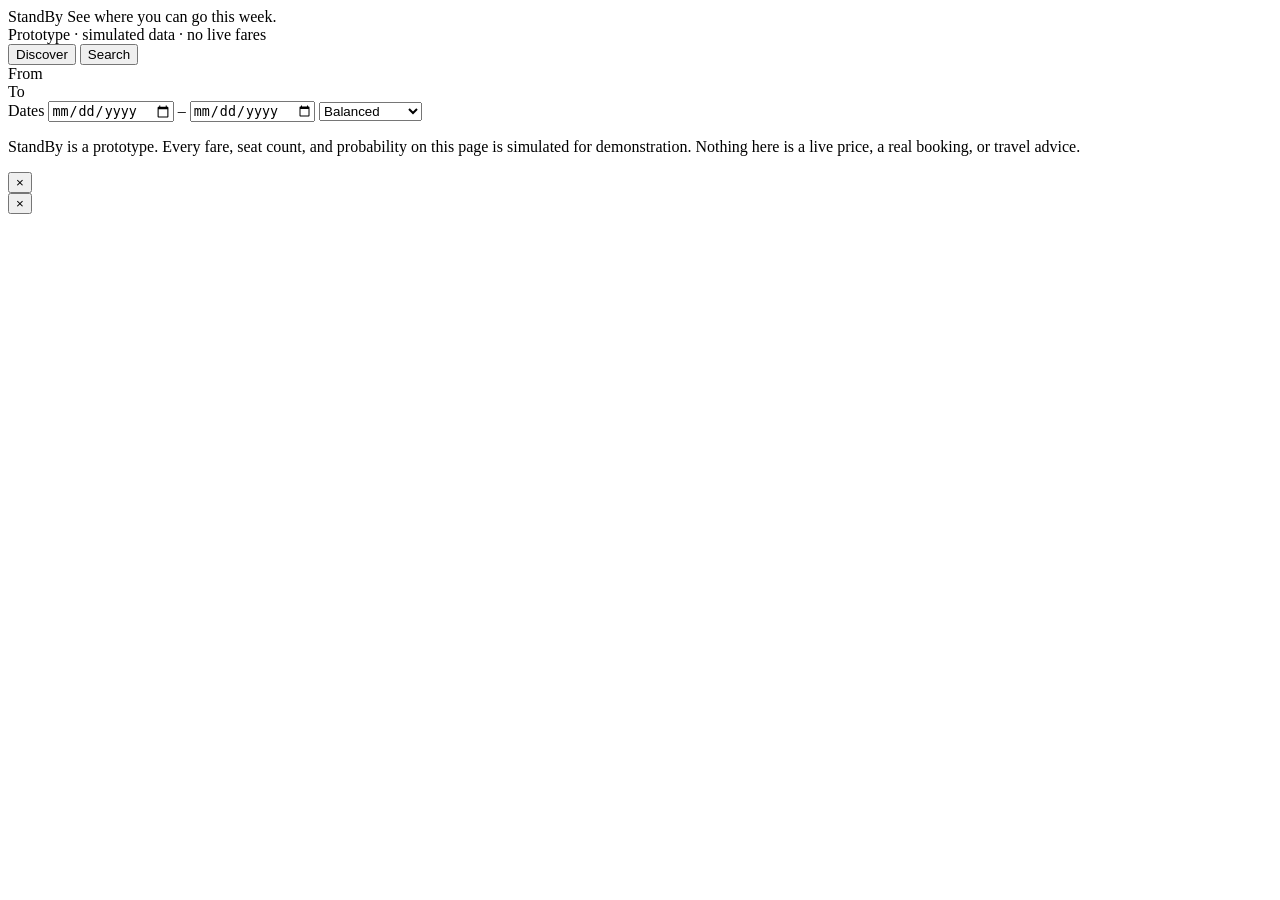
==== index.html @ adb67701 "Rename 2-index.html to index.html" ====
<!DOCTYPE html>
<html lang="en">
<head>
<meta charset="utf-8">
<meta name="viewport" content="width=device-width, initial-scale=1">
<title>StandBy - See where you can go this week</title>
<link rel="stylesheet" href="styles.css">
</head>
<body>

<header class="site-header">
  <div class="brand">
    <span class="logo">StandBy</span>
    <span class="tagline">See where you can go this week.</span>
  </div>
  <span class="demo-badge">Prototype &middot; simulated data &middot; no live fares</span>
</header>

<nav class="tabs">
  <button id="tab-discover" class="tab" type="button">Discover</button>
  <button id="tab-search" class="tab" type="button">Search</button>
</nav>

<section class="controls">
  <div class="control-row">
    <label>From</label>
    <div id="origin-chips" class="chips"></div>
  </div>
  <div class="control-row" id="dest-row">
    <label>To</label>
    <div id="dest-chips" class="chips"></div>
  </div>
  <div class="control-row dates">
    <label>Dates</label>
    <input type="date" id="date-from">
    <span class="dash">&ndash;</span>
    <input type="date" id="date-to">
    <select id="priority" title="Ranking preference">
      <option value="balanced">Balanced</option>
      <option value="price">Price first</option>
      <option value="schedule">Schedule first</option>
    </select>
  </div>
</section>

<p id="results-note" class="results-note"></p>
<main id="results" class="grid"></main>

<footer class="site-footer">
  <p>StandBy is a prototype. Every fare, seat count, and probability on this page is
  simulated for demonstration. Nothing here is a live price, a real booking, or
  travel advice.</p>
</footer>

<div class="overlay" id="detail">
  <div class="sheet">
    <button class="close" type="button" aria-label="Close">&times;</button>
    <div id="detail-body"></div>
  </div>
</div>

<div class="overlay" id="booking">
  <div class="sheet">
    <button class="close" type="button" aria-label="Close">&times;</button>
    <div id="booking-body"></div>
  </div>
</div>

<script src="data.js"></script>
<script src="app.js"></script>
</body>
</html>
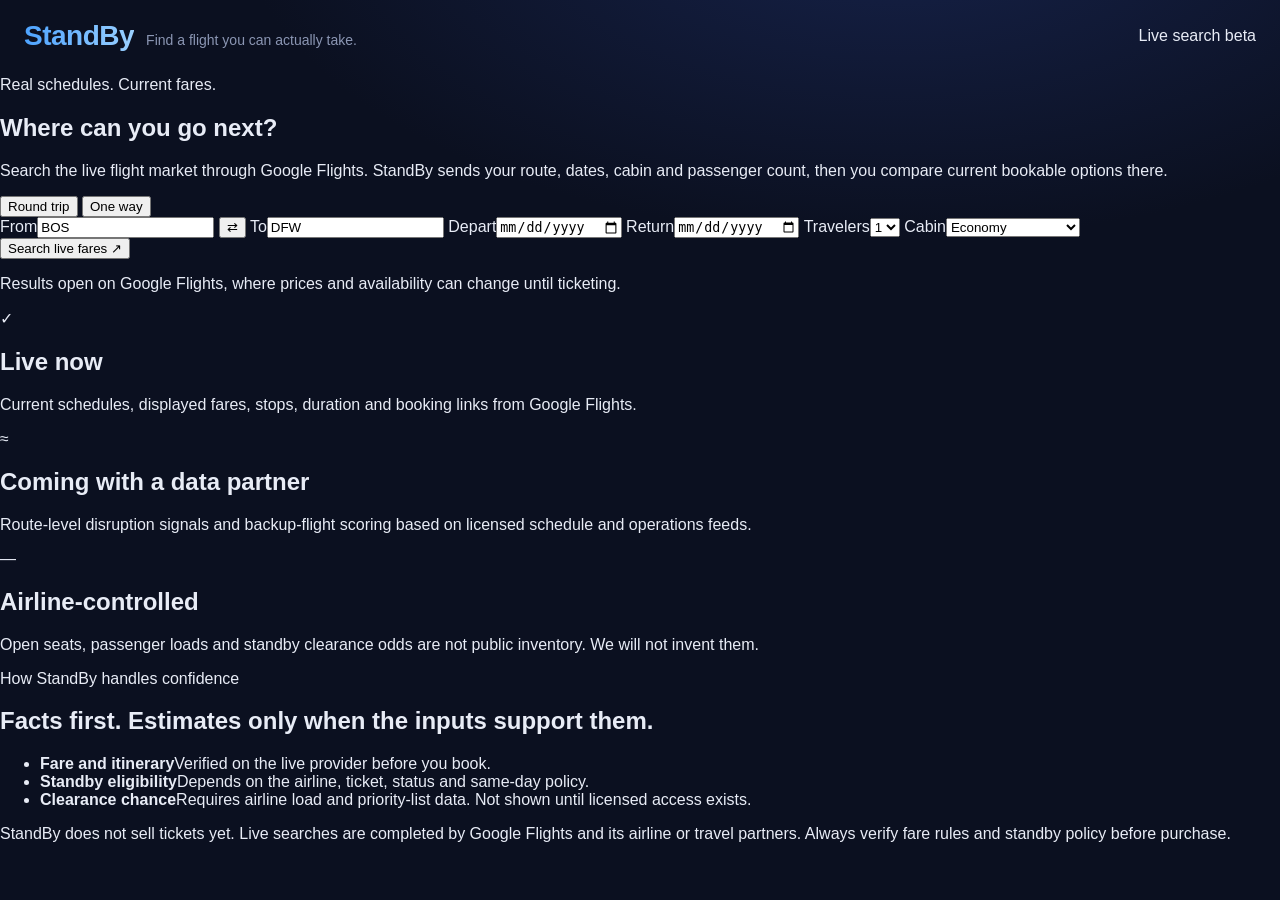
==== commit 2cea0131: "Update index.html" ====
--- a/index.html
+++ b/index.html
@@ -3,70 +3,57 @@
 <head>
 <meta charset="utf-8">
 <meta name="viewport" content="width=device-width, initial-scale=1">
-<title>StandBy - See where you can go this week</title>
+<meta name="description" content="Search current flight schedules and fares, then verify standby eligibility with the airline.">
+<title>StandBy - Live flight search</title>
 <link rel="stylesheet" href="styles.css">
 </head>
 <body>
+<header class="site-header">
+  <div class="brand"><span class="logo">StandBy</span><span class="tagline">Find a flight you can actually take.</span></div>
+  <span class="live-badge"><i></i> Live search beta</span>
+</header>
+<main class="shell">
+  <section class="hero">
+    <p class="eyebrow">Real schedules. Current fares.</p>
+    <h1>Where can you go next?</h1>
+    <p class="lede">Search the live flight market through Google Flights. StandBy sends your route, dates, cabin and passenger count, then you compare current bookable options there.</p>
+  </section>
 
-<header class="site-header">
-  <div class="brand">
-    <span class="logo">StandBy</span>
-    <span class="tagline">See where you can go this week.</span>
-  </div>
-  <span class="demo-badge">Prototype &middot; simulated data &middot; no live fares</span>
-</header>
+  <section class="search-card" aria-label="Flight search">
+    <div class="trip-toggle" role="group" aria-label="Trip type">
+      <button class="toggle on" data-trip="round" type="button">Round trip</button>
+      <button class="toggle" data-trip="oneway" type="button">One way</button>
+    </div>
+    <div class="form-grid">
+      <label>From<input id="origin" value="BOS" maxlength="3" autocomplete="off" inputmode="text" aria-label="Origin airport code"></label>
+      <button id="swap" class="swap" type="button" aria-label="Swap airports">⇄</button>
+      <label>To<input id="destination" value="DFW" maxlength="3" autocomplete="off" inputmode="text" aria-label="Destination airport code"></label>
+      <label>Depart<input id="depart" type="date"></label>
+      <label id="return-wrap">Return<input id="return" type="date"></label>
+      <label>Travelers<select id="travelers"><option>1</option><option>2</option><option>3</option><option>4</option><option>5</option><option>6</option></select></label>
+      <label>Cabin<select id="cabin"><option value="economy">Economy</option><option value="premium economy">Premium economy</option><option value="business">Business</option><option value="first">First</option></select></label>
+    </div>
+    <button id="search-live" class="primary" type="button">Search live fares <span>↗</span></button>
+    <p id="error" class="error" role="alert"></p>
+    <p class="provider-note">Results open on Google Flights, where prices and availability can change until ticketing.</p>
+  </section>
 
-<nav class="tabs">
-  <button id="tab-discover" class="tab" type="button">Discover</button>
-  <button id="tab-search" class="tab" type="button">Search</button>
-</nav>
+  <section class="status-grid">
+    <article><span class="status-icon live">✓</span><div><h2>Live now</h2><p>Current schedules, displayed fares, stops, duration and booking links from Google Flights.</p></div></article>
+    <article><span class="status-icon modeled">≈</span><div><h2>Coming with a data partner</h2><p>Route-level disruption signals and backup-flight scoring based on licensed schedule and operations feeds.</p></div></article>
+    <article><span class="status-icon unavailable">—</span><div><h2>Airline-controlled</h2><p>Open seats, passenger loads and standby clearance odds are not public inventory. We will not invent them.</p></div></article>
+  </section>
 
-<section class="controls">
-  <div class="control-row">
-    <label>From</label>
-    <div id="origin-chips" class="chips"></div>
-  </div>
-  <div class="control-row" id="dest-row">
-    <label>To</label>
-    <div id="dest-chips" class="chips"></div>
-  </div>
-  <div class="control-row dates">
-    <label>Dates</label>
-    <input type="date" id="date-from">
-    <span class="dash">&ndash;</span>
-    <input type="date" id="date-to">
-    <select id="priority" title="Ranking preference">
-      <option value="balanced">Balanced</option>
-      <option value="price">Price first</option>
-      <option value="schedule">Schedule first</option>
-    </select>
-  </div>
-</section>
-
-<p id="results-note" class="results-note"></p>
-<main id="results" class="grid"></main>
-
-<footer class="site-footer">
-  <p>StandBy is a prototype. Every fare, seat count, and probability on this page is
-  simulated for demonstration. Nothing here is a live price, a real booking, or
-  travel advice.</p>
-</footer>
-
-<div class="overlay" id="detail">
-  <div class="sheet">
-    <button class="close" type="button" aria-label="Close">&times;</button>
-    <div id="detail-body"></div>
-  </div>
-</div>
-
-<div class="overlay" id="booking">
-  <div class="sheet">
-    <button class="close" type="button" aria-label="Close">&times;</button>
-    <div id="booking-body"></div>
-  </div>
-</div>
-
-<script src="data.js"></script>
+  <section class="truth-card">
+    <div><p class="eyebrow">How StandBy handles confidence</p><h2>Facts first. Estimates only when the inputs support them.</h2></div>
+    <ul>
+      <li><strong>Fare and itinerary</strong><span>Verified on the live provider before you book.</span></li>
+      <li><strong>Standby eligibility</strong><span>Depends on the airline, ticket, status and same-day policy.</span></li>
+      <li><strong>Clearance chance</strong><span>Requires airline load and priority-list data. Not shown until licensed access exists.</span></li>
+    </ul>
+  </section>
+</main>
+<footer><p>StandBy does not sell tickets yet. Live searches are completed by Google Flights and its airline or travel partners. Always verify fare rules and standby policy before purchase.</p></footer>
 <script src="app.js"></script>
 </body>
 </html>
--- a/styles.css
+++ b/styles.css
@@ -0,0 +1,136 @@
+/* StandBy - dark, aviation-inspired UI */
+:root {
+  --bg: #0b1020;
+  --panel: #131a2e;
+  --panel-2: #1a2340;
+  --line: #263153;
+  --text: #e8ecf6;
+  --muted: #8b96b3;
+  --accent: #4da3ff;
+  --good: #3ecf8e;
+  --ok: #8fd0ff;
+  --warn: #ffb454;
+  --bad: #ff6b6b;
+}
+* { box-sizing: border-box; }
+body {
+  margin: 0;
+  font-family: -apple-system, BlinkMacSystemFont, "Segoe UI", Roboto, Helvetica, Arial, sans-serif;
+  background: radial-gradient(1200px 600px at 70% -10%, #16224a 0%, var(--bg) 55%);
+  color: var(--text);
+  min-height: 100vh;
+}
+.site-header {
+  display: flex; align-items: center; justify-content: space-between;
+  gap: 16px; padding: 20px 24px 8px; flex-wrap: wrap;
+}
+.brand { display: flex; align-items: baseline; gap: 12px; flex-wrap: wrap; }
+.logo {
+  font-size: 28px; font-weight: 800; letter-spacing: -0.5px;
+  background: linear-gradient(90deg, #4da3ff, #9ad0ff);
+  -webkit-background-clip: text; background-clip: text; color: transparent;
+}
+.tagline { color: var(--muted); font-size: 14px; }
+.demo-badge {
+  font-size: 11px; text-transform: uppercase; letter-spacing: 0.6px;
+  color: var(--warn); border: 1px solid var(--warn);
+  border-radius: 999px; padding: 4px 10px; opacity: 0.9;
+}
+.tabs { display: flex; gap: 8px; padding: 8px 24px; }
+.tab {
+  background: var(--panel); color: var(--muted); border: 1px solid var(--line);
+  border-radius: 10px; padding: 8px 18px; font-size: 14px; cursor: pointer;
+}
+.tab.on { background: var(--accent); border-color: var(--accent); color: #06122b; font-weight: 700; }
+.controls { padding: 4px 24px 8px; display: grid; gap: 10px; }
+.control-row { display: flex; align-items: center; gap: 10px; flex-wrap: wrap; }
+.control-row > label {
+  width: 44px; font-size: 12px; text-transform: uppercase;
+  letter-spacing: 0.6px; color: var(--muted);
+}
+.chips { display: flex; gap: 6px; flex-wrap: wrap; }
+.chip {
+  background: var(--panel); border: 1px solid var(--line); color: var(--text);
+  border-radius: 999px; padding: 5px 12px; font-size: 13px; cursor: pointer;
+}
+.chip.on { border-color: var(--accent); color: var(--accent); background: rgba(77,163,255,0.12); }
+.dates input, .dates select {
+  background: var(--panel); border: 1px solid var(--line); color: var(--text);
+  border-radius: 8px; padding: 7px 10px; font-size: 13px; color-scheme: dark;
+}
+.dash { color: var(--muted); }
+.results-note { padding: 0 24px; color: var(--muted); font-size: 13px; min-height: 18px; }
+
+.grid {
+  display: grid; gap: 14px; padding: 6px 24px 32px;
+  grid-template-columns: repeat(auto-fill, minmax(290px, 1fr));
+}
+.card {
+  position: relative; background: var(--panel); border: 1px solid var(--line);
+  border-radius: 14px; padding: 16px; cursor: pointer;
+  transition: transform 0.08s ease, border-color 0.08s ease;
+}
+.card:hover { transform: translateY(-2px); border-color: var(--accent); }
+.card-top { display: flex; justify-content: space-between; align-items: flex-start; gap: 10px; }
+.route { font-size: 19px; font-weight: 700; }
+.route .city { display: block; font-size: 13px; font-weight: 500; color: var(--muted); margin-top: 2px; }
+.confidence { text-align: right; font-size: 20px; font-weight: 800; line-height: 1; }
+.confidence span { display: block; font-size: 10px; font-weight: 600; text-transform: uppercase; letter-spacing: 0.5px; margin-top: 3px; }
+.confidence.good { color: var(--good); }
+.confidence.ok { color: var(--ok); }
+.confidence.warn { color: var(--warn); }
+.confidence.bad { color: var(--bad); }
+.confidence.big { font-size: 30px; }
+.meta { display: flex; gap: 10px; flex-wrap: wrap; margin-top: 10px; font-size: 13px; color: var(--text); }
+.meta.sub { color: var(--muted); font-size: 12px; margin-top: 4px; }
+.card-bottom { display: flex; justify-content: space-between; align-items: flex-end; margin-top: 14px; }
+.price { font-size: 24px; font-weight: 800; }
+.price span { display: block; font-size: 10px; font-weight: 500; color: var(--muted); }
+.rank {
+  position: absolute; top: -8px; left: -8px; background: var(--accent); color: #06122b;
+  font-size: 12px; font-weight: 800; border-radius: 999px; padding: 3px 9px;
+}
+.btn {
+  background: var(--panel-2); border: 1px solid var(--line); color: var(--text);
+  border-radius: 9px; padding: 8px 14px; font-size: 13px; cursor: pointer;
+}
+.btn:hover { border-color: var(--accent); }
+.btn.primary { background: var(--accent); border-color: var(--accent); color: #06122b; font-weight: 700; }
+.empty { color: var(--muted); padding: 30px 0; text-align: center; grid-column: 1 / -1; }
+
+.site-footer { padding: 20px 24px 40px; color: var(--muted); font-size: 12px; max-width: 720px; }
+
+.overlay {
+  position: fixed; inset: 0; background: rgba(4, 8, 20, 0.7);
+  display: none; align-items: flex-end; justify-content: center; z-index: 10;
+}
+.overlay.open { display: flex; }
+.sheet {
+  background: var(--panel); border: 1px solid var(--line); border-radius: 18px 18px 0 0;
+  width: 100%; max-width: 620px; max-height: 86vh; overflow-y: auto; padding: 24px; position: relative;
+}
+@media (min-width: 700px) {
+  .overlay { align-items: center; }
+  .sheet { border-radius: 18px; }
+}
+.close {
+  position: absolute; top: 12px; right: 14px; background: none; border: none;
+  color: var(--muted); font-size: 26px; cursor: pointer;
+}
+.detail-head { display: flex; justify-content: space-between; align-items: flex-start; gap: 12px; }
+.detail-head h2 { margin: 0; font-size: 24px; }
+.detail-head small { color: var(--muted); font-weight: 500; }
+.detail-meta { color: var(--muted); font-size: 13px; }
+.big-price { margin: 8px 0 4px; }
+.sheet h3 { margin: 20px 0 10px; font-size: 14px; text-transform: uppercase; letter-spacing: 0.6px; color: var(--muted); }
+.bar-row { display: grid; grid-template-columns: 1fr 140px; gap: 12px; align-items: center; margin: 8px 0; font-size: 13px; }
+.bar { height: 8px; background: var(--panel-2); border-radius: 99px; overflow: hidden; }
+.bar > div { height: 100%; background: linear-gradient(90deg, var(--accent), #9ad0ff); }
+.actions { margin-top: 18px; }
+.fine { font-size: 12px; color: var(--muted); }
+.fine.warn-text, .warn-text { color: var(--warn); }
+.standby-row {
+  display: flex; justify-content: space-between; align-items: center; gap: 10px;
+  border: 1px solid var(--line); border-radius: 10px; padding: 10px 12px; margin: 8px 0;
+}
+.standby-row .fine { display: block; }
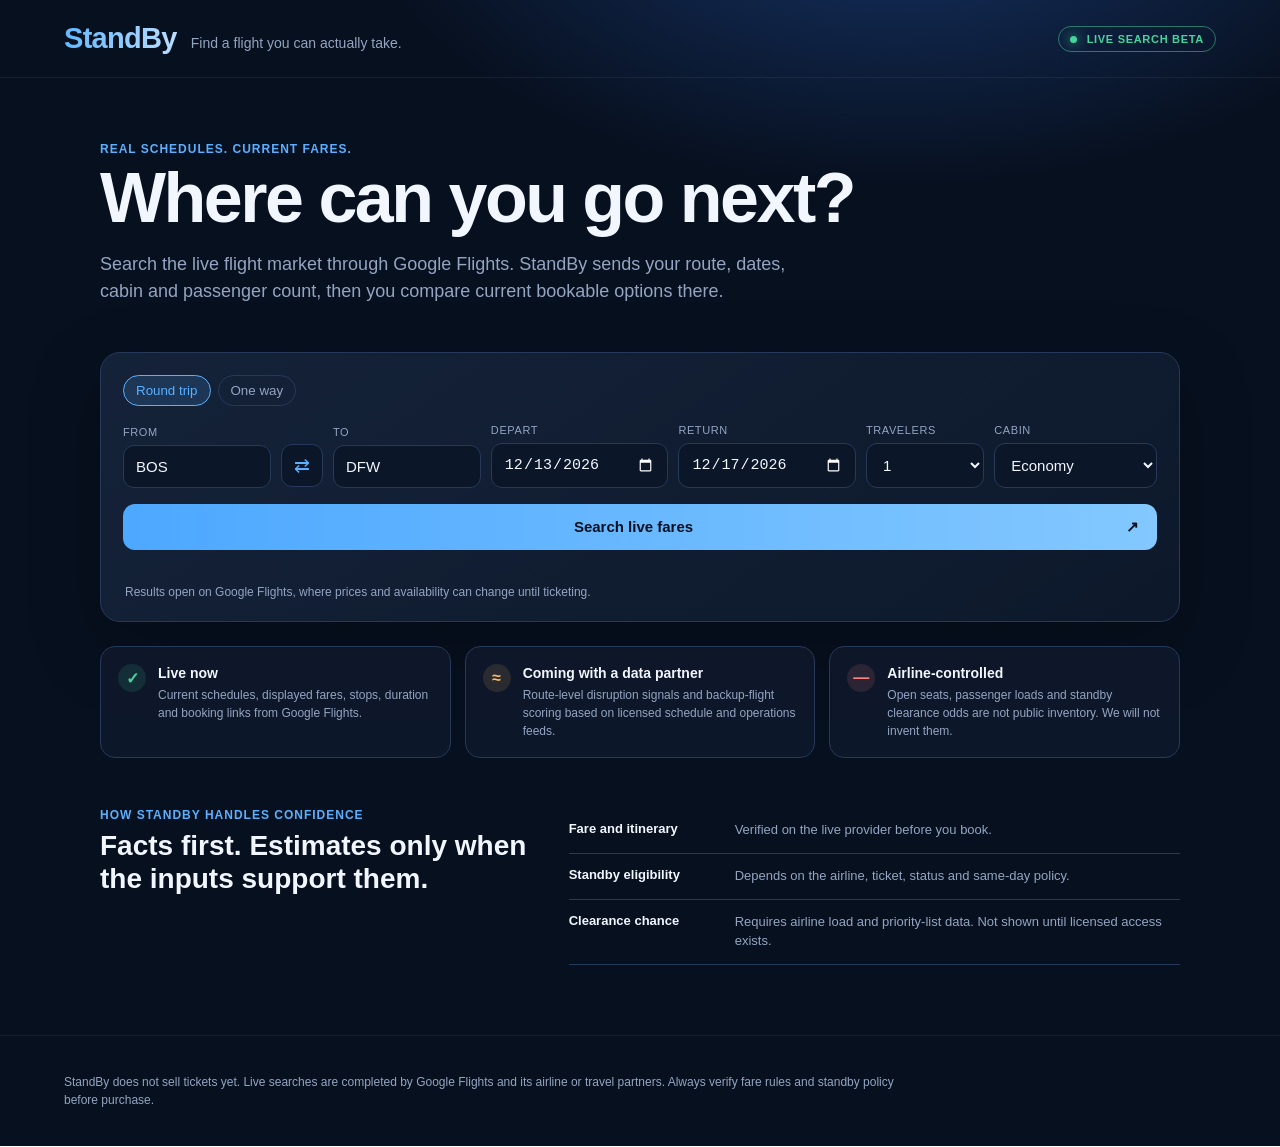
==== commit 67913de1: "Update index.html" ====
--- a/index.html
+++ b/index.html
@@ -5,7 +5,7 @@
 <meta name="viewport" content="width=device-width, initial-scale=1">
 <meta name="description" content="Search current flight schedules and fares, then verify standby eligibility with the airline.">
 <title>StandBy - Live flight search</title>
-<link rel="stylesheet" href="styles.css">
+<link rel="stylesheet" href="styles.css?v=80862d8">
 </head>
 <body>
 <header class="site-header">
--- a/styles.css
+++ b/styles.css
@@ -1,136 +1 @@
-/* StandBy - dark, aviation-inspired UI */
-:root {
-  --bg: #0b1020;
-  --panel: #131a2e;
-  --panel-2: #1a2340;
-  --line: #263153;
-  --text: #e8ecf6;
-  --muted: #8b96b3;
-  --accent: #4da3ff;
-  --good: #3ecf8e;
-  --ok: #8fd0ff;
-  --warn: #ffb454;
-  --bad: #ff6b6b;
-}
-* { box-sizing: border-box; }
-body {
-  margin: 0;
-  font-family: -apple-system, BlinkMacSystemFont, "Segoe UI", Roboto, Helvetica, Arial, sans-serif;
-  background: radial-gradient(1200px 600px at 70% -10%, #16224a 0%, var(--bg) 55%);
-  color: var(--text);
-  min-height: 100vh;
-}
-.site-header {
-  display: flex; align-items: center; justify-content: space-between;
-  gap: 16px; padding: 20px 24px 8px; flex-wrap: wrap;
-}
-.brand { display: flex; align-items: baseline; gap: 12px; flex-wrap: wrap; }
-.logo {
-  font-size: 28px; font-weight: 800; letter-spacing: -0.5px;
-  background: linear-gradient(90deg, #4da3ff, #9ad0ff);
-  -webkit-background-clip: text; background-clip: text; color: transparent;
-}
-.tagline { color: var(--muted); font-size: 14px; }
-.demo-badge {
-  font-size: 11px; text-transform: uppercase; letter-spacing: 0.6px;
-  color: var(--warn); border: 1px solid var(--warn);
-  border-radius: 999px; padding: 4px 10px; opacity: 0.9;
-}
-.tabs { display: flex; gap: 8px; padding: 8px 24px; }
-.tab {
-  background: var(--panel); color: var(--muted); border: 1px solid var(--line);
-  border-radius: 10px; padding: 8px 18px; font-size: 14px; cursor: pointer;
-}
-.tab.on { background: var(--accent); border-color: var(--accent); color: #06122b; font-weight: 700; }
-.controls { padding: 4px 24px 8px; display: grid; gap: 10px; }
-.control-row { display: flex; align-items: center; gap: 10px; flex-wrap: wrap; }
-.control-row > label {
-  width: 44px; font-size: 12px; text-transform: uppercase;
-  letter-spacing: 0.6px; color: var(--muted);
-}
-.chips { display: flex; gap: 6px; flex-wrap: wrap; }
-.chip {
-  background: var(--panel); border: 1px solid var(--line); color: var(--text);
-  border-radius: 999px; padding: 5px 12px; font-size: 13px; cursor: pointer;
-}
-.chip.on { border-color: var(--accent); color: var(--accent); background: rgba(77,163,255,0.12); }
-.dates input, .dates select {
-  background: var(--panel); border: 1px solid var(--line); color: var(--text);
-  border-radius: 8px; padding: 7px 10px; font-size: 13px; color-scheme: dark;
-}
-.dash { color: var(--muted); }
-.results-note { padding: 0 24px; color: var(--muted); font-size: 13px; min-height: 18px; }
-
-.grid {
-  display: grid; gap: 14px; padding: 6px 24px 32px;
-  grid-template-columns: repeat(auto-fill, minmax(290px, 1fr));
-}
-.card {
-  position: relative; background: var(--panel); border: 1px solid var(--line);
-  border-radius: 14px; padding: 16px; cursor: pointer;
-  transition: transform 0.08s ease, border-color 0.08s ease;
-}
-.card:hover { transform: translateY(-2px); border-color: var(--accent); }
-.card-top { display: flex; justify-content: space-between; align-items: flex-start; gap: 10px; }
-.route { font-size: 19px; font-weight: 700; }
-.route .city { display: block; font-size: 13px; font-weight: 500; color: var(--muted); margin-top: 2px; }
-.confidence { text-align: right; font-size: 20px; font-weight: 800; line-height: 1; }
-.confidence span { display: block; font-size: 10px; font-weight: 600; text-transform: uppercase; letter-spacing: 0.5px; margin-top: 3px; }
-.confidence.good { color: var(--good); }
-.confidence.ok { color: var(--ok); }
-.confidence.warn { color: var(--warn); }
-.confidence.bad { color: var(--bad); }
-.confidence.big { font-size: 30px; }
-.meta { display: flex; gap: 10px; flex-wrap: wrap; margin-top: 10px; font-size: 13px; color: var(--text); }
-.meta.sub { color: var(--muted); font-size: 12px; margin-top: 4px; }
-.card-bottom { display: flex; justify-content: space-between; align-items: flex-end; margin-top: 14px; }
-.price { font-size: 24px; font-weight: 800; }
-.price span { display: block; font-size: 10px; font-weight: 500; color: var(--muted); }
-.rank {
-  position: absolute; top: -8px; left: -8px; background: var(--accent); color: #06122b;
-  font-size: 12px; font-weight: 800; border-radius: 999px; padding: 3px 9px;
-}
-.btn {
-  background: var(--panel-2); border: 1px solid var(--line); color: var(--text);
-  border-radius: 9px; padding: 8px 14px; font-size: 13px; cursor: pointer;
-}
-.btn:hover { border-color: var(--accent); }
-.btn.primary { background: var(--accent); border-color: var(--accent); color: #06122b; font-weight: 700; }
-.empty { color: var(--muted); padding: 30px 0; text-align: center; grid-column: 1 / -1; }
-
-.site-footer { padding: 20px 24px 40px; color: var(--muted); font-size: 12px; max-width: 720px; }
-
-.overlay {
-  position: fixed; inset: 0; background: rgba(4, 8, 20, 0.7);
-  display: none; align-items: flex-end; justify-content: center; z-index: 10;
-}
-.overlay.open { display: flex; }
-.sheet {
-  background: var(--panel); border: 1px solid var(--line); border-radius: 18px 18px 0 0;
-  width: 100%; max-width: 620px; max-height: 86vh; overflow-y: auto; padding: 24px; position: relative;
-}
-@media (min-width: 700px) {
-  .overlay { align-items: center; }
-  .sheet { border-radius: 18px; }
-}
-.close {
-  position: absolute; top: 12px; right: 14px; background: none; border: none;
-  color: var(--muted); font-size: 26px; cursor: pointer;
-}
-.detail-head { display: flex; justify-content: space-between; align-items: flex-start; gap: 12px; }
-.detail-head h2 { margin: 0; font-size: 24px; }
-.detail-head small { color: var(--muted); font-weight: 500; }
-.detail-meta { color: var(--muted); font-size: 13px; }
-.big-price { margin: 8px 0 4px; }
-.sheet h3 { margin: 20px 0 10px; font-size: 14px; text-transform: uppercase; letter-spacing: 0.6px; color: var(--muted); }
-.bar-row { display: grid; grid-template-columns: 1fr 140px; gap: 12px; align-items: center; margin: 8px 0; font-size: 13px; }
-.bar { height: 8px; background: var(--panel-2); border-radius: 99px; overflow: hidden; }
-.bar > div { height: 100%; background: linear-gradient(90deg, var(--accent), #9ad0ff); }
-.actions { margin-top: 18px; }
-.fine { font-size: 12px; color: var(--muted); }
-.fine.warn-text, .warn-text { color: var(--warn); }
-.standby-row {
-  display: flex; justify-content: space-between; align-items: center; gap: 10px;
-  border: 1px solid var(--line); border-radius: 10px; padding: 10px 12px; margin: 8px 0;
-}
-.standby-row .fine { display: block; }
+:root{--bg:#07101f;--panel:#101b2e;--panel2:#15233a;--line:#263959;--text:#f2f6ff;--muted:#94a4c1;--accent:#5ab0ff;--green:#47d49c;--amber:#ffbd66;--red:#ff8181}*{box-sizing:border-box}body{margin:0;min-height:100vh;background:radial-gradient(900px 500px at 70% -10%,#173468 0%,var(--bg) 60%);color:var(--text);font-family:-apple-system,BlinkMacSystemFont,"Segoe UI",Roboto,Helvetica,Arial,sans-serif}.site-header{display:flex;align-items:center;justify-content:space-between;gap:16px;padding:22px clamp(20px,5vw,64px);border-bottom:1px solid rgba(255,255,255,.06);flex-wrap:wrap}.brand{display:flex;align-items:baseline;gap:14px}.logo{font-size:29px;font-weight:850;letter-spacing:-.7px;background:linear-gradient(90deg,#62b8ff,#b9ddff);-webkit-background-clip:text;background-clip:text;color:transparent}.tagline{font-size:14px;color:var(--muted)}.live-badge{border:1px solid rgba(71,212,156,.5);color:var(--green);border-radius:999px;padding:6px 11px;font-size:11px;font-weight:750;text-transform:uppercase;letter-spacing:.7px}.live-badge i{display:inline-block;width:7px;height:7px;background:var(--green);border-radius:50%;margin-right:6px;box-shadow:0 0 12px var(--green)}.shell{width:min(1080px,calc(100% - 36px));margin:0 auto}.hero{padding:64px 0 28px;max-width:760px}.eyebrow{margin:0 0 8px;color:var(--accent);font-size:12px;font-weight:750;text-transform:uppercase;letter-spacing:1px}.hero h1{font-size:clamp(38px,7vw,70px);line-height:.98;letter-spacing:-2.5px;margin:0 0 18px}.lede{color:var(--muted);font-size:18px;line-height:1.55;max-width:720px}.search-card{background:linear-gradient(145deg,rgba(21,35,58,.96),rgba(13,25,43,.96));border:1px solid var(--line);border-radius:20px;padding:22px;box-shadow:0 24px 70px rgba(0,0,0,.26)}.trip-toggle{display:flex;gap:7px;margin-bottom:18px}.toggle{border:1px solid var(--line);background:transparent;color:var(--muted);border-radius:999px;padding:7px 12px;cursor:pointer}.toggle.on{background:rgba(90,176,255,.15);border-color:var(--accent);color:var(--accent)}.form-grid{display:grid;grid-template-columns:1fr 42px 1fr 1.2fr 1.2fr .8fr 1.1fr;gap:10px;align-items:end}.form-grid label{font-size:11px;color:var(--muted);text-transform:uppercase;letter-spacing:.6px}.form-grid input,.form-grid select{display:block;width:100%;margin-top:7px;background:#0b1628;border:1px solid var(--line);border-radius:11px;padding:12px;color:var(--text);font-size:15px;color-scheme:dark}.swap{margin-bottom:1px;height:43px;background:#0b1628;border:1px solid var(--line);border-radius:11px;color:var(--accent);font-size:19px;cursor:pointer}.primary{width:100%;margin-top:16px;padding:14px 18px;border:0;border-radius:12px;background:linear-gradient(90deg,#4da8ff,#83c8ff);color:#04101f;font-size:15px;font-weight:800;cursor:pointer}.primary:hover{filter:brightness(1.07)}.primary span{float:right}.provider-note,.error{font-size:12px;margin:10px 2px 0}.provider-note{color:var(--muted)}.error{color:var(--red);min-height:15px}.status-grid{display:grid;grid-template-columns:repeat(3,1fr);gap:14px;margin:24px 0}.status-grid article{display:flex;gap:12px;background:rgba(16,27,46,.72);border:1px solid var(--line);border-radius:15px;padding:17px}.status-grid h2{font-size:14px;margin:1px 0 5px}.status-grid p{font-size:12px;line-height:1.5;margin:0;color:var(--muted)}.status-icon{display:grid;place-items:center;flex:0 0 28px;height:28px;border-radius:50%;font-weight:900}.status-icon.live{color:var(--green);background:rgba(71,212,156,.12)}.status-icon.modeled{color:var(--amber);background:rgba(255,189,102,.12)}.status-icon.unavailable{color:var(--red);background:rgba(255,129,129,.12)}.truth-card{display:grid;grid-template-columns:1fr 1.4fr;gap:32px;margin:50px 0 70px}.truth-card h2{font-size:28px;line-height:1.15;margin:0}.truth-card ul{list-style:none;margin:0;padding:0}.truth-card li{display:grid;grid-template-columns:150px 1fr;gap:16px;padding:13px 0;border-bottom:1px solid var(--line);font-size:13px}.truth-card li span{color:var(--muted);line-height:1.45}footer{border-top:1px solid rgba(255,255,255,.06);color:var(--muted);font-size:12px;line-height:1.5;padding:25px clamp(20px,5vw,64px)}footer p{max-width:850px}@media(max-width:900px){.form-grid{grid-template-columns:1fr 42px 1fr 1fr 1fr}.form-grid label:nth-last-child(-n+2){grid-column:span 2}.status-grid{grid-template-columns:1fr}.truth-card{grid-template-columns:1fr}}@media(max-width:600px){.tagline{display:none}.hero{padding-top:42px}.form-grid{grid-template-columns:1fr 38px 1fr}.form-grid label:nth-child(n+4){grid-column:span 3}.form-grid label:nth-last-child(-n+2){grid-column:span 3}.truth-card li{grid-template-columns:1fr;gap:4px}}
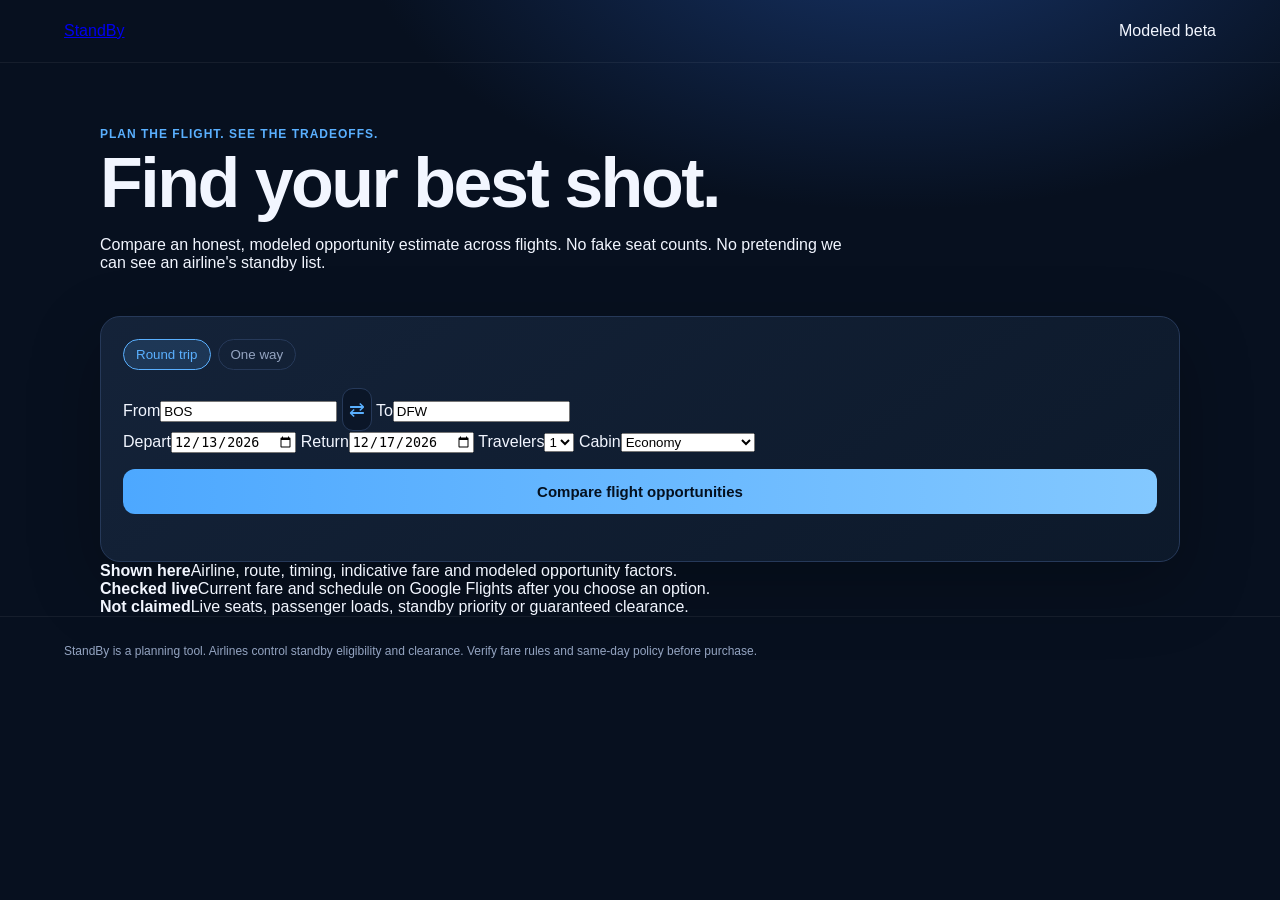
==== commit f1be8432: "Add internal modeled flight results experience" ====
--- a/index.html
+++ b/index.html
@@ -2,21 +2,21 @@
 <html lang="en">
 <head>
 <meta charset="utf-8">
-<meta name="viewport" content="width=device-width, initial-scale=1">
-<meta name="description" content="Search current flight schedules and fares, then verify standby eligibility with the airline.">
-<title>StandBy - Live flight search</title>
-<link rel="stylesheet" href="styles.css?v=80862d8">
+<meta name="viewport" content="width=device-width, initial-scale=1, viewport-fit=cover">
+<meta name="description" content="Compare modeled standby opportunity across flights, then check current fares.">
+<title>StandBy - Compare flight opportunity</title>
+<link rel="stylesheet" href="styles.css?v=20260916b">
 </head>
 <body>
 <header class="site-header">
-  <div class="brand"><span class="logo">StandBy</span><span class="tagline">Find a flight you can actually take.</span></div>
-  <span class="live-badge"><i></i> Live search beta</span>
+  <a class="brand" href="#top" aria-label="StandBy home">StandBy</a>
+  <span class="beta"><i></i> Modeled beta</span>
 </header>
-<main class="shell">
+<main id="top" class="shell">
   <section class="hero">
-    <p class="eyebrow">Real schedules. Current fares.</p>
-    <h1>Where can you go next?</h1>
-    <p class="lede">Search the live flight market through Google Flights. StandBy sends your route, dates, cabin and passenger count, then you compare current bookable options there.</p>
+    <p class="eyebrow">Plan the flight. See the tradeoffs.</p>
+    <h1>Find your best shot.</h1>
+    <p>Compare an honest, modeled opportunity estimate across flights. No fake seat counts. No pretending we can see an airline's standby list.</p>
   </section>
 
   <section class="search-card" aria-label="Flight search">
@@ -24,36 +24,40 @@
       <button class="toggle on" data-trip="round" type="button">Round trip</button>
       <button class="toggle" data-trip="oneway" type="button">One way</button>
     </div>
-    <div class="form-grid">
-      <label>From<input id="origin" value="BOS" maxlength="3" autocomplete="off" inputmode="text" aria-label="Origin airport code"></label>
+    <div class="route-row">
+      <label>From<input id="origin" value="BOS" maxlength="3" autocomplete="off" aria-label="Origin airport code"></label>
       <button id="swap" class="swap" type="button" aria-label="Swap airports">⇄</button>
-      <label>To<input id="destination" value="DFW" maxlength="3" autocomplete="off" inputmode="text" aria-label="Destination airport code"></label>
+      <label>To<input id="destination" value="DFW" maxlength="3" autocomplete="off" aria-label="Destination airport code"></label>
+    </div>
+    <div class="detail-grid">
       <label>Depart<input id="depart" type="date"></label>
       <label id="return-wrap">Return<input id="return" type="date"></label>
-      <label>Travelers<select id="travelers"><option>1</option><option>2</option><option>3</option><option>4</option><option>5</option><option>6</option></select></label>
+      <label>Travelers<select id="travelers"><option>1</option><option>2</option><option>3</option><option>4</option></select></label>
       <label>Cabin<select id="cabin"><option value="economy">Economy</option><option value="premium economy">Premium economy</option><option value="business">Business</option><option value="first">First</option></select></label>
     </div>
-    <button id="search-live" class="primary" type="button">Search live fares <span>↗</span></button>
+    <button id="compare" class="primary" type="button">Compare flight opportunities</button>
     <p id="error" class="error" role="alert"></p>
-    <p class="provider-note">Results open on Google Flights, where prices and availability can change until ticketing.</p>
   </section>
 
-  <section class="status-grid">
-    <article><span class="status-icon live">✓</span><div><h2>Live now</h2><p>Current schedules, displayed fares, stops, duration and booking links from Google Flights.</p></div></article>
-    <article><span class="status-icon modeled">≈</span><div><h2>Coming with a data partner</h2><p>Route-level disruption signals and backup-flight scoring based on licensed schedule and operations feeds.</p></div></article>
-    <article><span class="status-icon unavailable">—</span><div><h2>Airline-controlled</h2><p>Open seats, passenger loads and standby clearance odds are not public inventory. We will not invent them.</p></div></article>
+  <section id="results" class="results" hidden aria-live="polite">
+    <div class="results-head">
+      <div><p class="eyebrow">Modeled results</p><h2 id="route-title">BOS to DFW</h2><p id="trip-summary"></p></div>
+      <span class="estimate-label">Estimates, not live loads</span>
+    </div>
+    <div id="flight-list" class="flight-list"></div>
+    <aside class="honesty">
+      <strong>What this score means</strong>
+      <p>Opportunity scores are directional model estimates based on route demand, typical capacity, schedule timing, seasonality, and disruption history. They are not live open-seat counts, airline standby lists, or guaranteed clearance odds. Current fares and schedules must be checked with the provider.</p>
+    </aside>
   </section>
 
-  <section class="truth-card">
-    <div><p class="eyebrow">How StandBy handles confidence</p><h2>Facts first. Estimates only when the inputs support them.</h2></div>
-    <ul>
-      <li><strong>Fare and itinerary</strong><span>Verified on the live provider before you book.</span></li>
-      <li><strong>Standby eligibility</strong><span>Depends on the airline, ticket, status and same-day policy.</span></li>
-      <li><strong>Clearance chance</strong><span>Requires airline load and priority-list data. Not shown until licensed access exists.</span></li>
-    </ul>
+  <section class="truth-strip">
+    <article><b>Shown here</b><span>Airline, route, timing, indicative fare and modeled opportunity factors.</span></article>
+    <article><b>Checked live</b><span>Current fare and schedule on Google Flights after you choose an option.</span></article>
+    <article><b>Not claimed</b><span>Live seats, passenger loads, standby priority or guaranteed clearance.</span></article>
   </section>
 </main>
-<footer><p>StandBy does not sell tickets yet. Live searches are completed by Google Flights and its airline or travel partners. Always verify fare rules and standby policy before purchase.</p></footer>
-<script src="app.js"></script>
+<footer>StandBy is a planning tool. Airlines control standby eligibility and clearance. Verify fare rules and same-day policy before purchase.</footer>
+<script src="app.js?v=20260916b"></script>
 </body>
 </html>
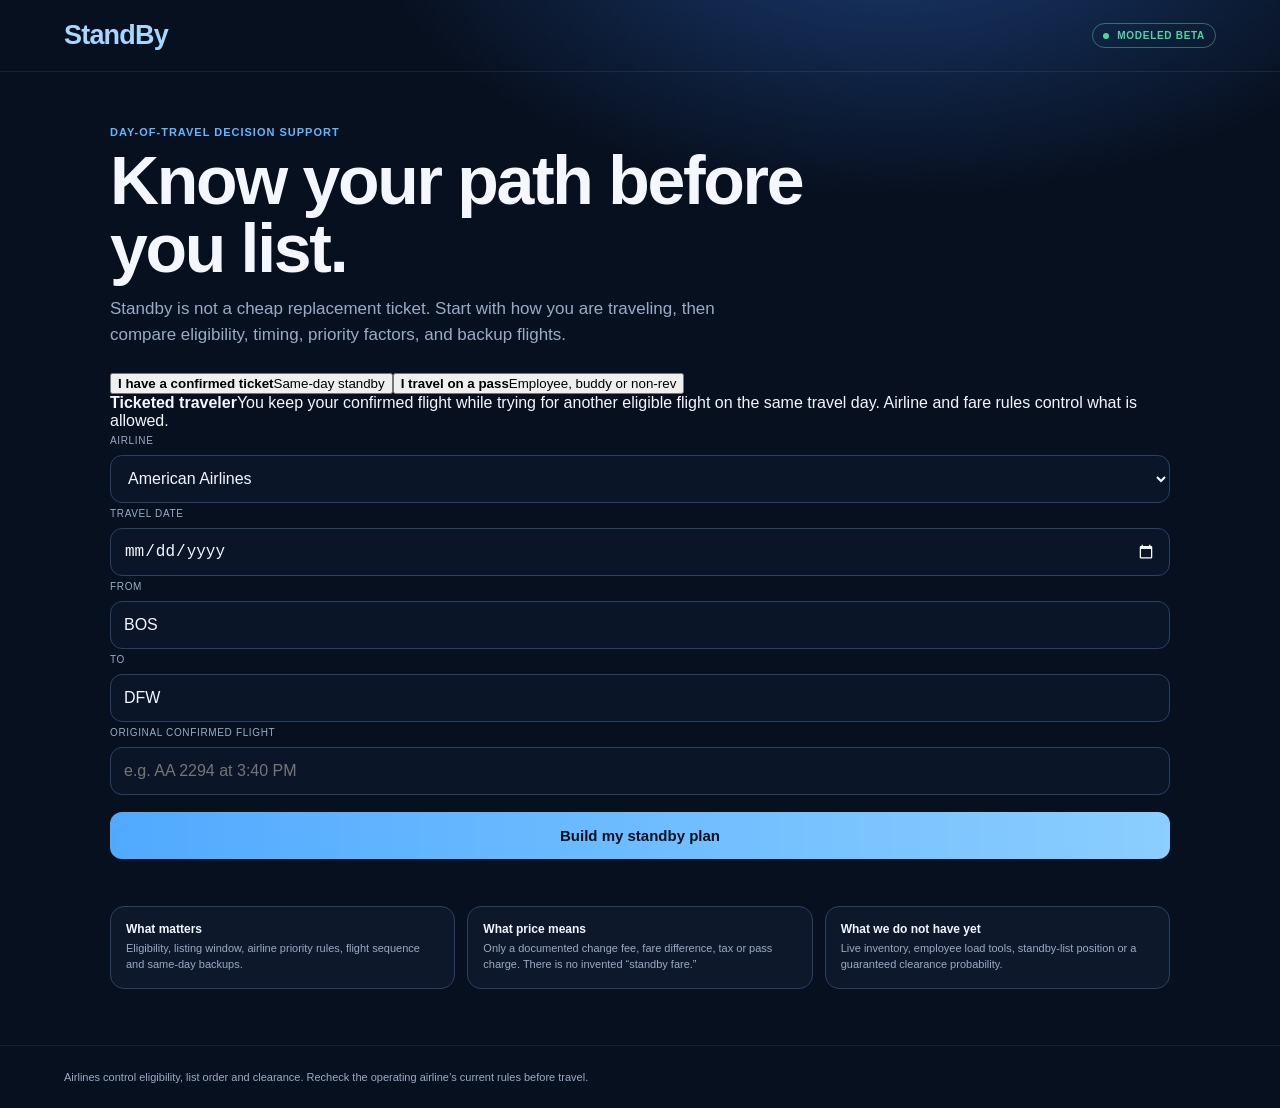
==== commit c0be3dad: "Redesign around real standby workflows Updated the HTML structure and content for the standby planni" ====
--- a/index.html
+++ b/index.html
@@ -1,63 +1,11 @@
 <!DOCTYPE html>
-<html lang="en">
-<head>
-<meta charset="utf-8">
-<meta name="viewport" content="width=device-width, initial-scale=1, viewport-fit=cover">
-<meta name="description" content="Compare modeled standby opportunity across flights, then check current fares.">
-<title>StandBy - Compare flight opportunity</title>
-<link rel="stylesheet" href="styles.css?v=20260916b">
-</head>
-<body>
-<header class="site-header">
-  <a class="brand" href="#top" aria-label="StandBy home">StandBy</a>
-  <span class="beta"><i></i> Modeled beta</span>
-</header>
-<main id="top" class="shell">
-  <section class="hero">
-    <p class="eyebrow">Plan the flight. See the tradeoffs.</p>
-    <h1>Find your best shot.</h1>
-    <p>Compare an honest, modeled opportunity estimate across flights. No fake seat counts. No pretending we can see an airline's standby list.</p>
-  </section>
-
-  <section class="search-card" aria-label="Flight search">
-    <div class="trip-toggle" role="group" aria-label="Trip type">
-      <button class="toggle on" data-trip="round" type="button">Round trip</button>
-      <button class="toggle" data-trip="oneway" type="button">One way</button>
-    </div>
-    <div class="route-row">
-      <label>From<input id="origin" value="BOS" maxlength="3" autocomplete="off" aria-label="Origin airport code"></label>
-      <button id="swap" class="swap" type="button" aria-label="Swap airports">⇄</button>
-      <label>To<input id="destination" value="DFW" maxlength="3" autocomplete="off" aria-label="Destination airport code"></label>
-    </div>
-    <div class="detail-grid">
-      <label>Depart<input id="depart" type="date"></label>
-      <label id="return-wrap">Return<input id="return" type="date"></label>
-      <label>Travelers<select id="travelers"><option>1</option><option>2</option><option>3</option><option>4</option></select></label>
-      <label>Cabin<select id="cabin"><option value="economy">Economy</option><option value="premium economy">Premium economy</option><option value="business">Business</option><option value="first">First</option></select></label>
-    </div>
-    <button id="compare" class="primary" type="button">Compare flight opportunities</button>
-    <p id="error" class="error" role="alert"></p>
-  </section>
-
-  <section id="results" class="results" hidden aria-live="polite">
-    <div class="results-head">
-      <div><p class="eyebrow">Modeled results</p><h2 id="route-title">BOS to DFW</h2><p id="trip-summary"></p></div>
-      <span class="estimate-label">Estimates, not live loads</span>
-    </div>
-    <div id="flight-list" class="flight-list"></div>
-    <aside class="honesty">
-      <strong>What this score means</strong>
-      <p>Opportunity scores are directional model estimates based on route demand, typical capacity, schedule timing, seasonality, and disruption history. They are not live open-seat counts, airline standby lists, or guaranteed clearance odds. Current fares and schedules must be checked with the provider.</p>
-    </aside>
-  </section>
-
-  <section class="truth-strip">
-    <article><b>Shown here</b><span>Airline, route, timing, indicative fare and modeled opportunity factors.</span></article>
-    <article><b>Checked live</b><span>Current fare and schedule on Google Flights after you choose an option.</span></article>
-    <article><b>Not claimed</b><span>Live seats, passenger loads, standby priority or guaranteed clearance.</span></article>
-  </section>
-</main>
-<footer>StandBy is a planning tool. Airlines control standby eligibility and clearance. Verify fare rules and same-day policy before purchase.</footer>
-<script src="app.js?v=20260916b"></script>
-</body>
-</html>
+<html lang="en"><head><meta charset="utf-8"><meta name="viewport" content="width=device-width,initial-scale=1,viewport-fit=cover"><meta name="description" content="Plan a real same-day standby attempt without fake loads or fares."><title>StandBy - Plan your standby attempt</title><link rel="stylesheet" href="styles.css?v=20260916c"></head>
+<body><header class="site-header"><a class="brand" href="#top">StandBy</a><span class="beta"><i></i> Modeled beta</span></header>
+<main id="top" class="shell"><section class="hero"><p class="eyebrow">Day-of-travel decision support</p><h1>Know your path before you list.</h1><p>Standby is not a cheap replacement ticket. Start with how you are traveling, then compare eligibility, timing, priority factors, and backup flights.</p></section>
+<section class="planner" aria-label="Standby planner"><div class="mode-picker"><button class="mode on" data-mode="ticketed"><b>I have a confirmed ticket</b><span>Same-day standby</span></button><button class="mode" data-mode="pass"><b>I travel on a pass</b><span>Employee, buddy or non-rev</span></button></div>
+<div class="context" id="mode-note"><strong>Ticketed traveler</strong><span>You keep your confirmed flight while trying for another eligible flight on the same travel day. Airline and fare rules control what is allowed.</span></div>
+<div class="form-grid"><label>Airline<select id="airline"><option>American Airlines</option><option>Delta Air Lines</option><option>Southwest Airlines</option><option>United Airlines</option><option>Other airline</option></select></label><label>Travel date<input id="depart" type="date"></label><label>From<input id="origin" value="BOS" maxlength="3"></label><label>To<input id="destination" value="DFW" maxlength="3"></label><label id="ticket-wrap" class="wide">Original confirmed flight<input id="confirmed" placeholder="e.g. AA 2294 at 3:40 PM"></label><label id="pass-wrap" class="wide" hidden>Pass relationship<select id="pass-type"><option>Employee / retiree</option><option>Registered companion</option><option>Buddy pass / guest</option><option>Interline / other pass</option></select></label></div>
+<button id="compare" class="primary">Build my standby plan</button><p id="error" class="error"></p></section>
+<section id="results" class="results" hidden aria-live="polite"><div class="results-head"><div><p class="eyebrow">Your standby plan</p><h2 id="route-title">BOS → DFW</h2><p id="summary"></p></div><span class="estimate-label">No live loads</span></div><div id="result-body"></div></section>
+<section class="truth-strip"><article><b>What matters</b><span>Eligibility, listing window, airline priority rules, flight sequence and same-day backups.</span></article><article><b>What price means</b><span>Only a documented change fee, fare difference, tax or pass charge. There is no invented “standby fare.”</span></article><article><b>What we do not have yet</b><span>Live inventory, employee load tools, standby-list position or a guaranteed clearance probability.</span></article></section></main>
+<footer>Airlines control eligibility, list order and clearance. Recheck the operating airline’s current rules before travel.</footer><script src="app.js?v=20260916c"></script></body></html>
--- a/styles.css
+++ b/styles.css
@@ -1 +1 @@
-:root{--bg:#07101f;--panel:#101b2e;--panel2:#15233a;--line:#263959;--text:#f2f6ff;--muted:#94a4c1;--accent:#5ab0ff;--green:#47d49c;--amber:#ffbd66;--red:#ff8181}*{box-sizing:border-box}body{margin:0;min-height:100vh;background:radial-gradient(900px 500px at 70% -10%,#173468 0%,var(--bg) 60%);color:var(--text);font-family:-apple-system,BlinkMacSystemFont,"Segoe UI",Roboto,Helvetica,Arial,sans-serif}.site-header{display:flex;align-items:center;justify-content:space-between;gap:16px;padding:22px clamp(20px,5vw,64px);border-bottom:1px solid rgba(255,255,255,.06);flex-wrap:wrap}.brand{display:flex;align-items:baseline;gap:14px}.logo{font-size:29px;font-weight:850;letter-spacing:-.7px;background:linear-gradient(90deg,#62b8ff,#b9ddff);-webkit-background-clip:text;background-clip:text;color:transparent}.tagline{font-size:14px;color:var(--muted)}.live-badge{border:1px solid rgba(71,212,156,.5);color:var(--green);border-radius:999px;padding:6px 11px;font-size:11px;font-weight:750;text-transform:uppercase;letter-spacing:.7px}.live-badge i{display:inline-block;width:7px;height:7px;background:var(--green);border-radius:50%;margin-right:6px;box-shadow:0 0 12px var(--green)}.shell{width:min(1080px,calc(100% - 36px));margin:0 auto}.hero{padding:64px 0 28px;max-width:760px}.eyebrow{margin:0 0 8px;color:var(--accent);font-size:12px;font-weight:750;text-transform:uppercase;letter-spacing:1px}.hero h1{font-size:clamp(38px,7vw,70px);line-height:.98;letter-spacing:-2.5px;margin:0 0 18px}.lede{color:var(--muted);font-size:18px;line-height:1.55;max-width:720px}.search-card{background:linear-gradient(145deg,rgba(21,35,58,.96),rgba(13,25,43,.96));border:1px solid var(--line);border-radius:20px;padding:22px;box-shadow:0 24px 70px rgba(0,0,0,.26)}.trip-toggle{display:flex;gap:7px;margin-bottom:18px}.toggle{border:1px solid var(--line);background:transparent;color:var(--muted);border-radius:999px;padding:7px 12px;cursor:pointer}.toggle.on{background:rgba(90,176,255,.15);border-color:var(--accent);color:var(--accent)}.form-grid{display:grid;grid-template-columns:1fr 42px 1fr 1.2fr 1.2fr .8fr 1.1fr;gap:10px;align-items:end}.form-grid label{font-size:11px;color:var(--muted);text-transform:uppercase;letter-spacing:.6px}.form-grid input,.form-grid select{display:block;width:100%;margin-top:7px;background:#0b1628;border:1px solid var(--line);border-radius:11px;padding:12px;color:var(--text);font-size:15px;color-scheme:dark}.swap{margin-bottom:1px;height:43px;background:#0b1628;border:1px solid var(--line);border-radius:11px;color:var(--accent);font-size:19px;cursor:pointer}.primary{width:100%;margin-top:16px;padding:14px 18px;border:0;border-radius:12px;background:linear-gradient(90deg,#4da8ff,#83c8ff);color:#04101f;font-size:15px;font-weight:800;cursor:pointer}.primary:hover{filter:brightness(1.07)}.primary span{float:right}.provider-note,.error{font-size:12px;margin:10px 2px 0}.provider-note{color:var(--muted)}.error{color:var(--red);min-height:15px}.status-grid{display:grid;grid-template-columns:repeat(3,1fr);gap:14px;margin:24px 0}.status-grid article{display:flex;gap:12px;background:rgba(16,27,46,.72);border:1px solid var(--line);border-radius:15px;padding:17px}.status-grid h2{font-size:14px;margin:1px 0 5px}.status-grid p{font-size:12px;line-height:1.5;margin:0;color:var(--muted)}.status-icon{display:grid;place-items:center;flex:0 0 28px;height:28px;border-radius:50%;font-weight:900}.status-icon.live{color:var(--green);background:rgba(71,212,156,.12)}.status-icon.modeled{color:var(--amber);background:rgba(255,189,102,.12)}.status-icon.unavailable{color:var(--red);background:rgba(255,129,129,.12)}.truth-card{display:grid;grid-template-columns:1fr 1.4fr;gap:32px;margin:50px 0 70px}.truth-card h2{font-size:28px;line-height:1.15;margin:0}.truth-card ul{list-style:none;margin:0;padding:0}.truth-card li{display:grid;grid-template-columns:150px 1fr;gap:16px;padding:13px 0;border-bottom:1px solid var(--line);font-size:13px}.truth-card li span{color:var(--muted);line-height:1.45}footer{border-top:1px solid rgba(255,255,255,.06);color:var(--muted);font-size:12px;line-height:1.5;padding:25px clamp(20px,5vw,64px)}footer p{max-width:850px}@media(max-width:900px){.form-grid{grid-template-columns:1fr 42px 1fr 1fr 1fr}.form-grid label:nth-last-child(-n+2){grid-column:span 2}.status-grid{grid-template-columns:1fr}.truth-card{grid-template-columns:1fr}}@media(max-width:600px){.tagline{display:none}.hero{padding-top:42px}.form-grid{grid-template-columns:1fr 38px 1fr}.form-grid label:nth-child(n+4){grid-column:span 3}.form-grid label:nth-last-child(-n+2){grid-column:span 3}.truth-card li{grid-template-columns:1fr;gap:4px}}
+:root{--bg:#07101f;--panel:#111d31;--panel2:#172742;--line:#2a4164;--text:#f4f7ff;--muted:#9aabc5;--blue:#63b7ff;--green:#52d5a1;--amber:#ffbe68;--red:#ff8888}*{box-sizing:border-box}html{scroll-behavior:smooth}body{margin:0;min-height:100vh;background:radial-gradient(850px 460px at 70% -8%,#1b3c74 0%,var(--bg) 62%);color:var(--text);font-family:-apple-system,BlinkMacSystemFont,"Segoe UI",Roboto,Arial,sans-serif}.site-header{height:72px;display:flex;align-items:center;justify-content:space-between;padding:0 clamp(18px,5vw,64px);border-bottom:1px solid rgba(255,255,255,.07)}.brand{font-size:27px;font-weight:850;letter-spacing:-.8px;color:#a7d7ff;text-decoration:none}.beta{border:1px solid rgba(82,213,161,.45);color:var(--green);border-radius:999px;padding:6px 10px;font-size:10px;font-weight:800;text-transform:uppercase;letter-spacing:.7px}.beta i{display:inline-block;width:6px;height:6px;background:var(--green);border-radius:50%;margin-right:5px}.shell{width:min(1060px,calc(100% - 36px));margin:auto}.hero{max-width:720px;padding:54px 0 24px}.eyebrow{margin:0 0 8px;color:var(--blue);font-size:11px;font-weight:800;text-transform:uppercase;letter-spacing:1px}.hero h1{margin:0 0 14px;font-size:clamp(42px,7vw,68px);line-height:1;letter-spacing:-2.3px}.hero>p:last-child{margin:0;color:var(--muted);font-size:17px;line-height:1.55;max-width:660px}.search-card,.results{background:linear-gradient(145deg,rgba(23,39,66,.97),rgba(13,25,43,.97));border:1px solid var(--line);border-radius:20px;padding:22px;box-shadow:0 24px 70px rgba(0,0,0,.25)}.trip-toggle{display:flex;gap:7px;margin-bottom:18px}.toggle{border:1px solid var(--line);background:transparent;color:var(--muted);border-radius:999px;padding:8px 13px}.toggle.on{background:rgba(99,183,255,.14);border-color:var(--blue);color:var(--blue)}label{font-size:10px;color:var(--muted);text-transform:uppercase;letter-spacing:.65px}.route-row{display:grid;grid-template-columns:1fr 44px 1fr;gap:10px;align-items:end}.detail-grid{display:grid;grid-template-columns:repeat(4,1fr);gap:10px;margin-top:10px}input,select{display:block;width:100%;height:48px;margin-top:7px;background:#0a1628;border:1px solid var(--line);border-radius:12px;padding:0 13px;color:var(--text);font-size:16px;color-scheme:dark}.swap{height:48px;background:#0a1628;border:1px solid var(--line);border-radius:12px;color:var(--blue);font-size:20px}.primary{width:100%;margin-top:17px;padding:15px;border:0;border-radius:12px;background:linear-gradient(90deg,#51aaff,#8bceff);color:#04101e;font-size:15px;font-weight:850}.error{min-height:16px;margin:9px 2px 0;color:var(--red);font-size:12px}.results{margin-top:22px}.results-head{display:flex;align-items:flex-start;justify-content:space-between;gap:20px;margin-bottom:15px}.results h2{margin:0;font-size:28px}.results-head p:last-child{margin:6px 0 0;color:var(--muted);font-size:13px}.estimate-label{flex:0 0 auto;color:var(--amber);background:rgba(255,190,104,.11);border:1px solid rgba(255,190,104,.3);border-radius:999px;padding:7px 10px;font-size:10px;font-weight:800;text-transform:uppercase;letter-spacing:.5px}.flight-list{display:grid;gap:11px}.flight{display:grid;grid-template-columns:1.2fr 1fr 110px;gap:16px;align-items:center;background:#0b1729;border:1px solid var(--line);border-radius:15px;padding:16px}.airline{display:flex;gap:11px;align-items:center}.mark{display:grid;place-items:center;width:39px;height:39px;border-radius:11px;background:rgba(99,183,255,.14);color:var(--blue);font-weight:900}.airline h3{margin:0 0 3px;font-size:15px}.airline p,.timing p{margin:0;color:var(--muted);font-size:12px}.timing strong{font-size:14px}.score{text-align:right}.score strong{display:block;font-size:28px;line-height:1;color:var(--green)}.score span{font-size:9px;color:var(--muted);text-transform:uppercase;letter-spacing:.5px}.factors{grid-column:1/-1;display:flex;gap:7px;flex-wrap:wrap;border-top:1px solid var(--line);padding-top:11px}.factor{border-radius:999px;padding:5px 8px;background:rgba(255,255,255,.05);color:var(--muted);font-size:10px}.flight-actions{grid-column:1/-1;display:flex;justify-content:space-between;align-items:center;gap:10px}.fare{font-size:12px;color:var(--muted)}.fare b{color:var(--text);font-size:16px}.check-link{color:#06111e;background:#b9ddff;text-decoration:none;border-radius:9px;padding:9px 12px;font-size:11px;font-weight:850}.honesty{margin-top:14px;border-left:3px solid var(--amber);background:rgba(255,190,104,.07);padding:12px 14px}.honesty strong{font-size:12px}.honesty p{margin:4px 0 0;color:var(--muted);font-size:11px;line-height:1.5}.truth-strip{display:grid;grid-template-columns:repeat(3,1fr);gap:12px;margin:22px 0 56px}.truth-strip article{border:1px solid var(--line);border-radius:14px;padding:15px;background:rgba(17,29,49,.65)}.truth-strip b{display:block;font-size:12px;margin-bottom:5px}.truth-strip span{display:block;color:var(--muted);font-size:11px;line-height:1.45}footer{border-top:1px solid rgba(255,255,255,.07);padding:23px clamp(18px,5vw,64px);color:var(--muted);font-size:11px;line-height:1.5}@media(max-width:700px){.site-header{height:62px}.brand{font-size:24px}.shell{width:min(100% - 24px,560px)}.hero{padding:32px 2px 18px}.hero h1{font-size:44px;letter-spacing:-1.8px}.hero>p:last-child{font-size:14px}.search-card,.results{border-radius:17px;padding:15px}.detail-grid{grid-template-columns:1fr 1fr}.route-row{grid-template-columns:1fr 38px 1fr}.swap{height:46px}input,select{height:46px;font-size:15px}.results-head{display:block}.estimate-label{display:inline-block;margin-top:10px}.flight{grid-template-columns:1fr auto;gap:12px;padding:14px}.timing{grid-column:1/2}.score{grid-column:2;grid-row:1/3;align-self:center}.flight-actions{align-items:flex-end}.truth-strip{grid-template-columns:1fr;margin-bottom:38px}.check-link{text-align:center;max-width:150px}.hero h1 br{display:none}}@media(max-width:360px){.hero h1{font-size:39px}.detail-grid{grid-template-columns:1fr}.route-row{grid-template-columns:1fr 34px 1fr}.flight-actions{display:grid;grid-template-columns:1fr}.check-link{max-width:none}.beta{font-size:9px}}
